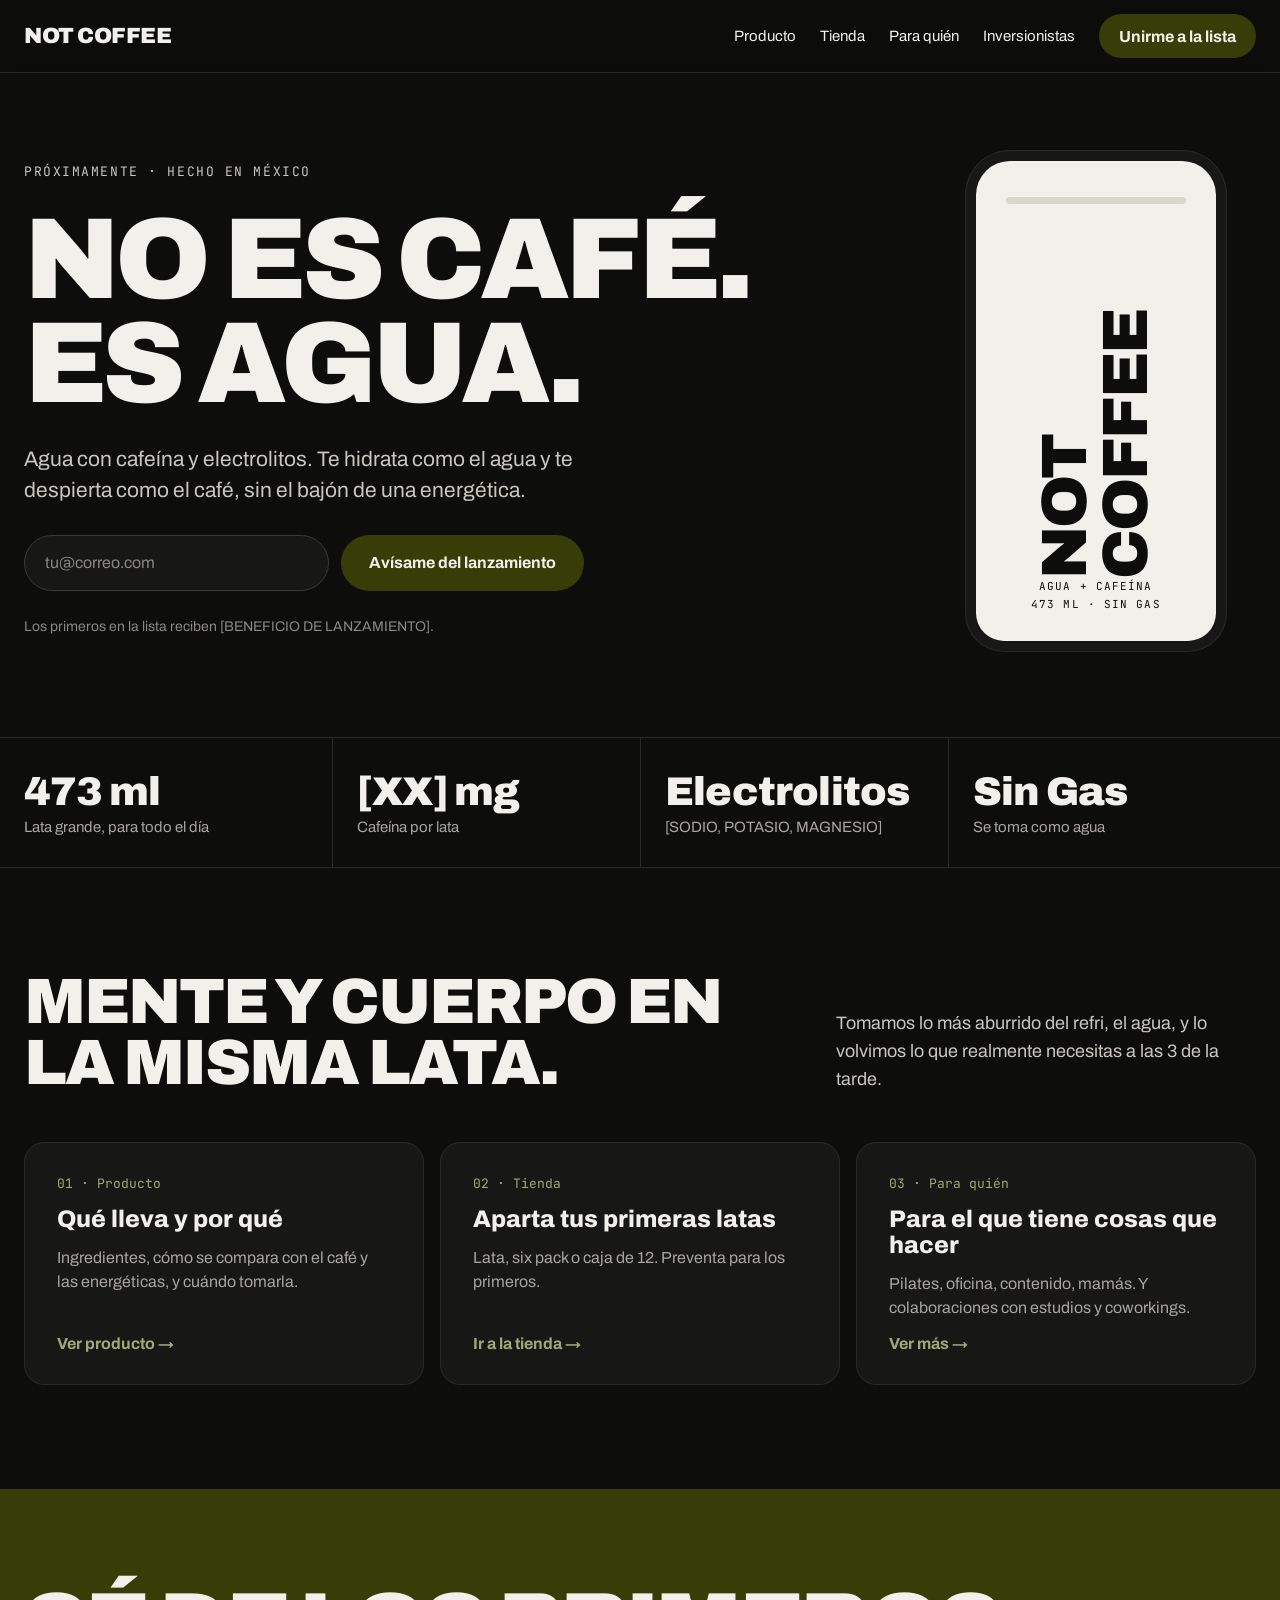
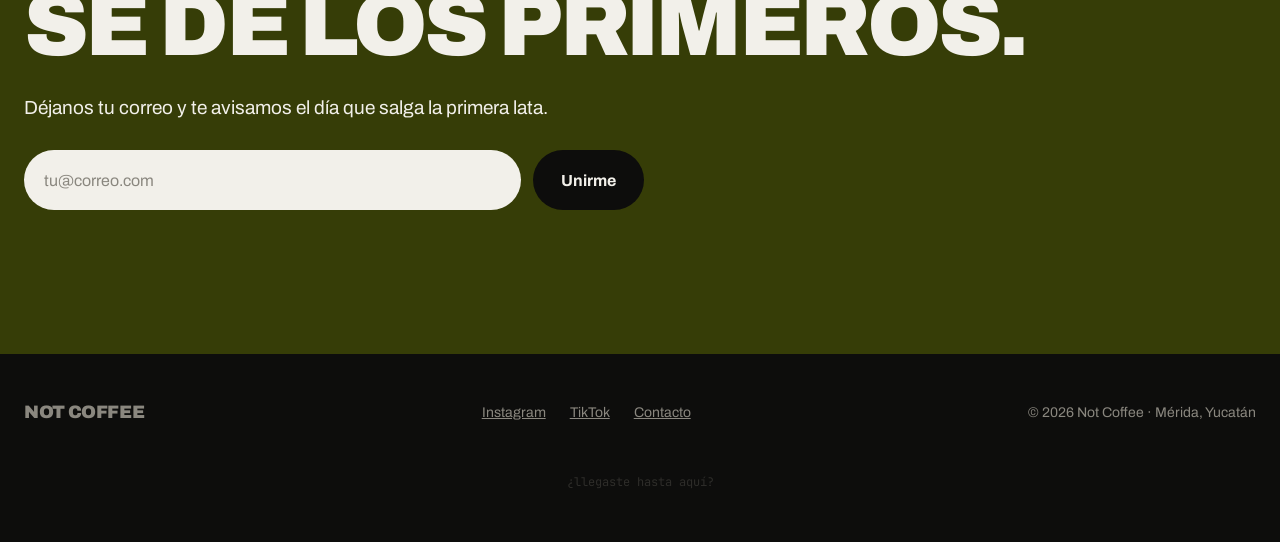
==== index (1).html @ 5415663a "Add files via upload" ====
<!doctype html>
<!-- ===================================================================
  index.html  —  PAGINA DE INICIO
  📘 APRENDE: HTML se escribe con "etiquetas": <algo> abre y </algo> cierra.
  Este bloque gris es un COMENTARIO: empieza con el signo de abrir
  comentario y termina con el de cerrar. El navegador lo ignora, solo es
  para leerlo tu. (Ojo: nunca escribas el signo de cierre dentro de un
  comentario, porque lo corta antes de tiempo.)

  Marcas en el codigo:
    ✏️ TU CAMBIO  = algo que tienes que poner tu (correo, precios, datos)
    📘 APRENDE    = explicacion de que hace esa parte
==================================================================== -->
<html lang="es">
<head>
  <!-- <head> es informacion de la pagina que NO se ve: titulo de la pestaña, tipografias, etc. -->
  <meta charset="utf-8">
  <meta name="viewport" content="width=device-width, initial-scale=1">
  <title>Not Coffee — Agua con cafeína y electrolitos</title>
  <!-- ✏️ TU CAMBIO: la descripcion que sale en Google -->
  <meta name="description" content="No es café. Es agua. Agua con cafeína y electrolitos, sin gas, en lata de 473 ml. Hecho en México.">
  <meta property="og:title" content="Not Coffee — No es café. Es agua.">
  <meta property="og:description" content="Agua con cafeína y electrolitos. Únete a la lista de espera.">
  <meta name="theme-color" content="#0D0D0C">
  <link rel="icon" href="favicon.svg">
  <link rel="preconnect" href="https://fonts.googleapis.com">
  <link rel="preconnect" href="https://fonts.gstatic.com" crossorigin>
  <link href="https://fonts.googleapis.com/css2?family=Archivo:wght@400;500;600;800;900&family=JetBrains+Mono:wght@400;500&display=swap" rel="stylesheet">
  <!-- 📘 APRENDE: aqui se "conecta" el archivo de estilos -->
  <link rel="stylesheet" href="styles.css">
</head>
<body>

<!-- ============ MENU (se repite igual en todas las paginas) ============
  📘 APRENDE: <a href="producto.html"> es un link a otra pagina.
  class="activo" marca en que pagina estas. En inicio ninguno lo lleva. -->
<header>
  <nav class="wrap" aria-label="Principal">
    <a href="index.html" class="logo">Not Coffee</a>
    <div class="menu">
      <a href="producto.html">Producto</a>
      <a href="tienda.html">Tienda</a>
      <a href="para-quien.html">Para quién</a>
      <a href="inversionistas.html">Inversionistas</a>
      <a href="#lista" class="btn btn-oliva">Unirme a la lista</a>
    </div>
  </nav>
</header>

<main>
  <!-- ============ HERO: lo primero que se ve ============ -->
  <section class="wrap hero">
    <div class="hero-txt">
      <div class="mono" style="color:var(--gris-1)">Próximamente · Hecho en México</div>
      <!-- 📘 APRENDE: <h1> es el titulo mas importante. Solo debe haber uno por pagina. <br> = salto de linea -->
      <h1>No es café.<br>Es agua.</h1>
      <p class="lead">Agua con cafeína y electrolitos. Te hidrata como el agua y te despierta como el café, sin el bajón de una energética.</p>

      <!-- 📘 APRENDE: un formulario. class="js-lista" hace que main.js lo maneje -->
      <form class="form js-lista" novalidate>
        <label for="email-hero" class="sr">Tu correo</label>
        <input id="email-hero" class="input input-oscuro" type="email" name="email" placeholder="tu@correo.com" required autocomplete="email">
        <input type="hidden" name="origen" value="inicio-hero">
        <button type="submit" class="btn btn-oliva">Avísame del lanzamiento</button>
      </form>
      <!-- ✏️ TU CAMBIO: que reciben los primeros de la lista -->
      <div class="form-msg" role="status" aria-live="polite">Los primeros en la lista reciben [BENEFICIO DE LANZAMIENTO].</div>
    </div>

    <div class="lata-box">
      <div class="lata" role="img" aria-label="Lata de Not Coffee de 473 ml">
        <div class="tapa"></div>
        <div class="nombre">Not Coffee</div>
        <div class="info"><span>Agua + cafeína</span><span>473 ml · sin gas</span></div>
      </div>
    </div>
  </section>

  <!-- ============ DATOS CLAVE ============ -->
  <section class="datos" aria-label="Datos clave">
    <div class="wrap">
      <div class="dato"><b>473 ml</b><span>Lata grande, para todo el día</span></div>
      <!-- ✏️ TU CAMBIO: miligramos de cafeina -->
      <div class="dato"><b>[XX] mg</b><span>Cafeína por lata</span></div>
      <!-- ✏️ TU CAMBIO: que electrolitos lleva -->
      <div class="dato"><b>Electrolitos</b><span>[SODIO, POTASIO, MAGNESIO]</span></div>
      <div class="dato"><b>Sin Gas</b><span>Se toma como agua</span></div>
    </div>
  </section>

  <!-- ============ ATAJOS A LAS OTRAS PAGINAS ============
    📘 APRENDE: aqui cada tarjeta es un <a> (link) entero, por eso toda la tarjeta se puede picar -->
  <section class="wrap seccion">
    <div class="intro">
      <h2 class="h2">Mente y cuerpo en la misma lata.</h2>
      <p>Tomamos lo más aburrido del refri, el agua, y lo volvimos lo que realmente necesitas a las 3 de la tarde.</p>
    </div>
    <div class="cards">
      <a class="card" href="producto.html">
        <div class="num">01 · Producto</div>
        <h3>Qué lleva y por qué</h3>
        <p>Ingredientes, cómo se compara con el café y las energéticas, y cuándo tomarla.</p>
        <span class="ir">Ver producto →</span>
      </a>
      <a class="card" href="tienda.html">
        <div class="num">02 · Tienda</div>
        <h3>Aparta tus primeras latas</h3>
        <p>Lata, six pack o caja de 12. Preventa para los primeros.</p>
        <span class="ir">Ir a la tienda →</span>
      </a>
      <a class="card" href="para-quien.html">
        <div class="num">03 · Para quién</div>
        <h3>Para el que tiene cosas que hacer</h3>
        <p>Pilates, oficina, contenido, mamás. Y colaboraciones con estudios y coworkings.</p>
        <span class="ir">Ver más →</span>
      </a>
    </div>
  </section>

  <!-- ============ LISTA DE ESPERA ============
    📘 APRENDE: id="lista" permite llegar aqui con un link a "#lista" -->
  <section id="lista" class="lista">
    <div class="wrap">
      <h2>Sé de los primeros.</h2>
      <p>Déjanos tu correo y te avisamos el día que salga la primera lata.</p>
      <form class="form js-lista" novalidate>
        <label for="email-lista" class="sr">Tu correo</label>
        <input id="email-lista" class="input" type="email" name="email" placeholder="tu@correo.com" required autocomplete="email">
        <input type="hidden" name="origen" value="inicio-lista">
        <button type="submit" class="btn">Unirme</button>
      </form>
      <div class="form-msg" role="status" aria-live="polite"></div>
    </div>
  </section>
</main>

<!-- ============ FOOTER (se repite igual en todas las paginas) ============ -->
<footer>
  <div class="wrap">
    <div class="logo">Not Coffee</div>
    <div class="footer-links">
      <!-- ✏️ TU CAMBIO: links reales de tus redes y tu correo -->
      <a href="https://instagram.com/">Instagram</a>
      <a href="https://tiktok.com/">TikTok</a>
      <a href="mailto:hola@notcoffee.mx">Contacto</a>
    </div>
    <div>© <span class="js-anio">2026</span> Not Coffee · Mérida, Yucatán</div>
  </div>
  <!-- 🤫 EL SECRETO: el codigo se cambia en main.js, hasta arriba -->
  <div class="secreto">
    <button type="button" class="js-secreto">¿llegaste hasta aquí?</button>
    <div>
      <div class="cupon" hidden>
        <span class="mono" style="color:var(--oliva-texto)">Código de lanzamiento</span>
        <span class="codigo">PRIMERALATA</span>
        <small>[XX]% en tu primer pedido de lanzamiento</small>
        <button type="button" class="btn btn-borde js-copiar">Copiar código</button>
      </div>
    </div>
  </div>
</footer>

<!-- 📘 APRENDE: el JS va al final para que la pagina ya este cargada cuando corra -->
<script src="main.js"></script>
</body>
</html>
---- styles.css ----
/* ===================================================================
   styles.css  —  EL "VESTIDO" DEL SITIO
   📘 APRENDE: HTML es el esqueleto (que hay en la pagina) y CSS es el
   estilo (colores, tamaños, espacios). Este archivo lo usan TODAS las
   paginas, asi que si cambias algo aqui, cambia en todo el sitio.

   Como se lee una regla de CSS:
       .btn { color: red; }
        ^      ^      ^
        |      |      valor
        |      propiedad
        selector: a QUE elementos aplica (.algo = elementos con class="algo")
   =================================================================== */


/* ===================================================================
   ✏️ TU CAMBIO: COLORES DE LA MARCA
   📘 APRENDE: estas son "variables". Se definen una vez aqui y se usan
   en todo el archivo como var(--nombre). Cambia un color aqui y se
   cambia en todo el sitio. Prueba: cambia --oliva por #8B0000 y mira.
   =================================================================== */
:root {
  --negro: #0D0D0C;
  --negro-2: #171715;
  --linea: #2A2926;
  --hueso: #F2F0EA;
  --gris-1: #C9C6BD;
  --gris-2: #A8A59C;
  --gris-3: #8A877F;
  --oliva: #363D07;        /* acento principal (botones, lista) */
  --oliva-2: #5E6B32;      /* acento medio */
  --oliva-texto: #A0A878;  /* oliva para letras sobre negro */
  --oliva-fondo: #22261A;  /* fondo de la tienda */
  --oliva-caja: #30351F;
}

/* ---------- BASE: reglas que aplican a todo ---------- */
* { box-sizing: border-box; }               /* el borde cuenta dentro del tamaño */
html { scroll-behavior: smooth; }           /* scroll suave al dar clic en #links */
body {
  margin: 0;
  background: var(--negro);
  color: var(--hueso);
  font-family: 'Archivo', system-ui, sans-serif;  /* ✏️ la tipografia */
  -webkit-font-smoothing: antialiased;
}
a { color: var(--hueso); }
a:hover { color: var(--oliva-texto); }      /* :hover = cuando pasas el mouse */
h1, h2 { margin: 0; font-weight: 900; text-transform: uppercase; line-height: .95; letter-spacing: -.03em; }
h3, p { margin: 0; }

/* .wrap centra el contenido y le pone margen a los lados */
.wrap { max-width: 1280px; margin: 0 auto; padding-left: 24px; padding-right: 24px; }

/* textos chiquitos tipo etiqueta, en letra de maquina */
.mono { font-family: 'JetBrains Mono', monospace; font-size: 13px; letter-spacing: .12em; text-transform: uppercase; }

/* .sr = solo para lectores de pantalla (personas ciegas). No se ve pero se lee */
.sr { position: absolute; width: 1px; height: 1px; overflow: hidden; clip: rect(0 0 0 0); white-space: nowrap; }

/* clamp(minimo, ideal, maximo): el titulo crece con la pantalla pero con limites */
.h2 { font-size: clamp(40px, 5vw, 72px); }
.eyebrow { color: var(--oliva-texto); }


/* ---------- BOTONES ---------- */
.btn {
  display: inline-flex; align-items: center; justify-content: center;
  min-height: 56px; padding: 0 28px;
  font: inherit; font-weight: 700; font-size: 16px;
  border: 0; border-radius: 999px;          /* 999px = esquinas totalmente redondas */
  cursor: pointer; text-decoration: none;
  transition: filter .15s;                  /* animacion suave al pasar el mouse */
}
.btn:hover { filter: brightness(1.25); }
.btn-oliva { background: var(--oliva); color: var(--hueso); }
.btn-oliva:hover { color: var(--hueso); }
.btn-hueso { background: var(--hueso); color: var(--negro); }
.btn-hueso:hover { color: var(--negro); }
.btn-borde { border: 1px solid var(--hueso); background: transparent; color: var(--hueso); }


/* ---------- FORMULARIOS ---------- */
.form { display: flex; flex-wrap: wrap; gap: 12px; position: relative; }
.input { flex: 1 1 260px; min-width: 0; height: 56px; padding: 0 20px; font: inherit; font-size: 16px; border-radius: 999px; }
.input::placeholder { color: var(--gris-3); }
.input-oscuro { color: var(--hueso); background: var(--negro-2); border: 1px solid #3A3934; }
.form-msg { font-size: 14px; min-height: 20px; color: var(--gris-3); }


/* ===================================================================
   MENU DE ARRIBA (header)
   📘 APRENDE: "sticky" hace que el menu se quede pegado arriba al bajar.
   =================================================================== */
header { border-bottom: 1px solid var(--linea); position: sticky; top: 0; background: rgba(13,13,12,.92); backdrop-filter: blur(8px); z-index: 10; }
nav { display: flex; flex-wrap: wrap; gap: 16px; align-items: center; justify-content: space-between; padding-top: 14px; padding-bottom: 14px; }
.logo { font-weight: 900; font-size: 22px; letter-spacing: -.02em; text-decoration: none; text-transform: uppercase; }
.menu { display: flex; gap: 24px; align-items: center; font-size: 15px; }
.menu a { text-decoration: none; }
.menu .btn { min-height: 44px; padding: 0 20px; }
/* la pagina en la que estas se marca con class="activo" en su link */
.menu a.activo { color: var(--oliva-texto); text-decoration: underline; text-underline-offset: 6px; }

/* 📘 APRENDE: @media = "solo si la pantalla mide menos de 760px" (celular).
   En celular el menu pasa abajo y se puede deslizar de lado. */
@media (max-width: 760px) {
  .menu { order: 3; width: 100%; overflow-x: auto; gap: 18px; padding-bottom: 4px; white-space: nowrap; }
  .menu .btn { display: none; }
}


/* ---------- ENCABEZADO DE CADA PAGINA INTERNA ---------- */
.pagina-top { padding-top: 88px; padding-bottom: 72px; display: flex; flex-direction: column; gap: 20px; border-bottom: 1px solid var(--linea); }
.pagina-top h1 { font-size: clamp(48px, 8vw, 112px); line-height: .9; letter-spacing: -.04em; }
.pagina-top p { font-size: 20px; line-height: 1.5; color: var(--gris-1); max-width: 640px; }


/* ---------- HERO (portada del inicio) ---------- */
.hero { display: flex; flex-wrap: wrap; gap: 56px; align-items: center; padding-top: 88px; padding-bottom: 96px; }
.hero-txt { flex: 999 1 560px; min-width: 0; display: flex; flex-direction: column; gap: 28px; }
.hero h1 { font-size: clamp(56px, 9vw, 132px); line-height: .9; letter-spacing: -.04em; }
.hero .lead { font-size: 21px; line-height: 1.5; color: var(--gris-1); max-width: 560px; }
.hero .form { max-width: 560px; }

/* La lata dibujada solo con CSS (no es imagen) */
.lata-box { flex: 1 1 320px; display: flex; justify-content: center; }
.lata { width: 240px; height: 480px; background: var(--hueso); color: var(--negro); border-radius: 34px 34px 28px 28px; display: flex; flex-direction: column; align-items: center; justify-content: space-between; padding: 36px 0 30px; box-shadow: 0 0 0 10px var(--negro-2), 0 0 0 11px var(--linea); }
.lata .tapa { width: 180px; height: 8px; border-radius: 4px; background: #D9D6CC; }
.lata .nombre { writing-mode: vertical-rl; transform: rotate(180deg); font-weight: 900; font-size: 64px; letter-spacing: -.03em; text-transform: uppercase; line-height: .95; }
.lata .info { display: flex; flex-direction: column; align-items: center; gap: 4px; font-family: 'JetBrains Mono', monospace; font-size: 11px; letter-spacing: .1em; text-transform: uppercase; }


/* ---------- FRANJA DE DATOS ---------- */
.datos { border-top: 1px solid var(--linea); border-bottom: 1px solid var(--linea); }
.datos .wrap { display: grid; grid-template-columns: repeat(auto-fit, minmax(200px, 1fr)); }
.dato { padding: 32px 24px; display: flex; flex-direction: column; gap: 6px; border-left: 1px solid var(--linea); }
.dato:first-child { border-left: 0; padding-left: 0; }
.dato b { font-weight: 900; font-size: 40px; letter-spacing: -.02em; }
.dato span { font-size: 15px; color: var(--gris-2); }
@media (max-width: 520px) {
  .dato { border-left: 0; padding-left: 0; border-top: 1px solid var(--linea); }
  .dato:first-child { border-top: 0; }
}


/* ---------- SECCIONES Y TARJETAS ---------- */
.seccion { padding-top: 104px; padding-bottom: 104px; display: flex; flex-direction: column; gap: 48px; }
.seccion + .seccion { padding-top: 0; }
.intro { display: flex; flex-wrap: wrap; gap: 24px; justify-content: space-between; align-items: end; }
.intro h2 { max-width: 720px; }
.intro p { font-size: 18px; line-height: 1.55; color: var(--gris-1); max-width: 420px; }

/* 📘 APRENDE: "grid" acomoda cosas en columnas. auto-fit + minmax hace que
   en compu salgan 3 columnas y en celular 1, sin escribir nada extra. */
.cards { display: grid; grid-template-columns: repeat(auto-fit, minmax(260px, 1fr)); gap: 16px; }
.card { background: var(--negro-2); border: 1px solid var(--linea); border-radius: 20px; padding: 32px; display: flex; flex-direction: column; gap: 14px; }
.card .num { font-family: 'JetBrains Mono', monospace; font-size: 13px; color: var(--oliva-texto); }
.card h3 { font-size: 24px; font-weight: 800; }
.card p, .card li { font-size: 16px; line-height: 1.55; color: var(--gris-2); }
.card ul { margin: 0; padding-left: 18px; display: flex; flex-direction: column; gap: 6px; }
a.card { text-decoration: none; transition: border-color .15s; }
a.card:hover { border-color: var(--oliva-texto); color: var(--hueso); }
.card .ir { margin-top: auto; font-weight: 700; color: var(--oliva-texto); }


/* ---------- TABLA COMPARATIVA ---------- */
.tabla-box { overflow-x: auto; border: 1px solid var(--linea); border-radius: 20px; }
table { width: 100%; border-collapse: collapse; min-width: 640px; }
th, td { padding: 18px 20px; text-align: left; border-bottom: 1px solid var(--linea); font-size: 15px; }
thead th { font-family: 'JetBrains Mono', monospace; font-size: 12px; letter-spacing: .1em; text-transform: uppercase; color: var(--gris-2); }
tbody tr:last-child td { border-bottom: 0; }
td.nos, th.nos { background: var(--oliva-fondo); color: var(--hueso); font-weight: 700; }


/* ---------- PREGUNTAS FRECUENTES (se abren y cierran) ----------
   📘 APRENDE: <details> y <summary> son etiquetas de HTML que ya se abren
   y cierran solas, sin JavaScript. */
.faq { display: flex; flex-direction: column; border-top: 1px solid var(--linea); }
.faq details { border-bottom: 1px solid var(--linea); }
.faq summary { cursor: pointer; padding: 24px 0; font-size: 20px; font-weight: 700; list-style: none; display: flex; justify-content: space-between; gap: 16px; }
.faq summary::-webkit-details-marker { display: none; }
.faq summary::after { content: '+'; color: var(--oliva-texto); font-weight: 400; }
.faq details[open] summary::after { content: '–'; }
.faq details p { padding-bottom: 24px; font-size: 16px; line-height: 1.6; color: var(--gris-2); max-width: 760px; }


/* ---------- TIENDA ---------- */
.tienda { background: var(--oliva-fondo); }
.tienda .wrap { padding-top: 104px; padding-bottom: 104px; display: flex; flex-wrap: wrap; gap: 56px; align-items: center; }
.latas { flex: 1 1 360px; min-height: 420px; background: var(--oliva-caja); border-radius: 24px; display: flex; align-items: center; justify-content: center; gap: 16px; }
.latas div { width: 96px; height: 200px; background: var(--hueso); border-radius: 16px 16px 12px 12px; }
.tienda-txt { flex: 999 1 480px; min-width: 0; display: flex; flex-direction: column; gap: 24px; }
.tienda h2 { font-size: clamp(40px, 5vw, 64px); }
.tienda .mono, .tienda .nota { color: #C3C8A4; }
.tienda .desc { font-size: 18px; line-height: 1.55; color: #DCDFCB; }
fieldset { border: 0; padding: 0; margin: 0; }
legend { font-weight: 700; font-size: 15px; margin-bottom: 12px; }
.packs { display: flex; flex-wrap: wrap; gap: 12px; }
.pack { min-width: 140px; min-height: 72px; padding: 14px 20px; text-align: left; font: inherit; border-radius: 16px; cursor: pointer; background: transparent; color: var(--hueso); border: 2px solid #4E5530; }
/* el paquete elegido (lo marca main.js) */
.pack[aria-pressed="true"] { background: var(--oliva-2); border-color: var(--oliva-2); }
.pack b { display: block; font-weight: 800; font-size: 18px; }
.pack span { display: block; font-size: 14px; margin-top: 4px; }
.comprar { display: flex; flex-wrap: wrap; gap: 12px; align-items: center; }
.tienda .btn-oliva { background: var(--oliva-2); }
.nota { font-size: 14px; }


/* ---------- PARA QUIEN ---------- */
.grid-q { display: grid; grid-template-columns: repeat(auto-fit, minmax(240px, 1fr)); gap: 1px; background: var(--linea); border: 1px solid var(--linea); border-radius: 20px; overflow: hidden; }
.grid-q > div { background: var(--negro); padding: 32px; display: flex; flex-direction: column; gap: 10px; }
.grid-q h3 { font-size: 22px; font-weight: 800; }
.grid-q p { font-size: 15px; line-height: 1.55; color: var(--gris-2); }
.caja { display: flex; flex-wrap: wrap; gap: 16px; align-items: center; justify-content: space-between; background: var(--negro-2); border: 1px solid var(--linea); border-radius: 20px; padding: 32px; }
.caja b { font-weight: 800; font-size: 22px; display: block; margin-bottom: 6px; }
.caja span { font-size: 15px; color: var(--gris-2); }


/* ---------- INVERSIONISTAS ---------- */
.puntos { display: grid; grid-template-columns: repeat(auto-fit, minmax(200px, 1fr)); gap: 24px; }
.puntos > div { border-top: 2px solid var(--oliva-2); padding-top: 16px; display: flex; flex-direction: column; gap: 6px; }
.puntos b { font-weight: 800; font-size: 18px; }
.puntos span { font-size: 15px; line-height: 1.5; color: var(--gris-2); }
.texto-largo { font-size: 18px; line-height: 1.65; color: var(--gris-1); max-width: 760px; display: flex; flex-direction: column; gap: 18px; }


/* ---------- LISTA DE ESPERA (franja oliva) ---------- */
.lista { background: var(--oliva); }
.lista .wrap { padding-top: 96px; padding-bottom: 96px; display: flex; flex-direction: column; gap: 28px; align-items: flex-start; }
.lista h2 { font-size: clamp(48px, 7vw, 104px); line-height: .9; letter-spacing: -.04em; }
.lista p { font-size: 19px; line-height: 1.5; max-width: 560px; }
.lista .form { width: 100%; max-width: 620px; }
.lista .input { height: 60px; color: var(--negro); background: var(--hueso); border: 0; }
.lista .form .btn { min-height: 60px; background: var(--negro); color: var(--hueso); }
.lista .form-msg { color: var(--hueso); }


/* ---------- FOOTER + SECRETO ---------- */
footer .wrap { padding-top: 48px; padding-bottom: 32px; display: flex; flex-wrap: wrap; gap: 24px; justify-content: space-between; align-items: center; font-size: 14px; color: var(--gris-3); }
footer a { color: var(--gris-3); }
footer .logo { font-size: 18px; }
.footer-links { display: flex; flex-wrap: wrap; gap: 24px; }

/* El boton secreto casi no se ve a proposito: mismo color que el fondo */
.secreto { text-align: center; padding: 8px 24px 40px; }
.secreto button { background: none; border: 0; color: #2E2D2A; font: inherit; font-family: 'JetBrains Mono', monospace; font-size: 12px; cursor: pointer; padding: 12px; }
.secreto button:hover { color: var(--gris-3); }
.cupon { display: inline-flex; flex-direction: column; align-items: center; gap: 12px; margin-top: 12px; padding: 28px 36px; border: 2px dashed var(--oliva-texto); border-radius: 20px; }
.cupon[hidden] { display: none; }   /* hidden = escondido hasta que main.js lo muestre */
.cupon .codigo { font-family: 'JetBrains Mono', monospace; font-size: 32px; font-weight: 500; letter-spacing: .08em; color: var(--hueso); }
.cupon small { color: var(--gris-2); font-size: 14px; }
.cupon .btn { min-height: 44px; }
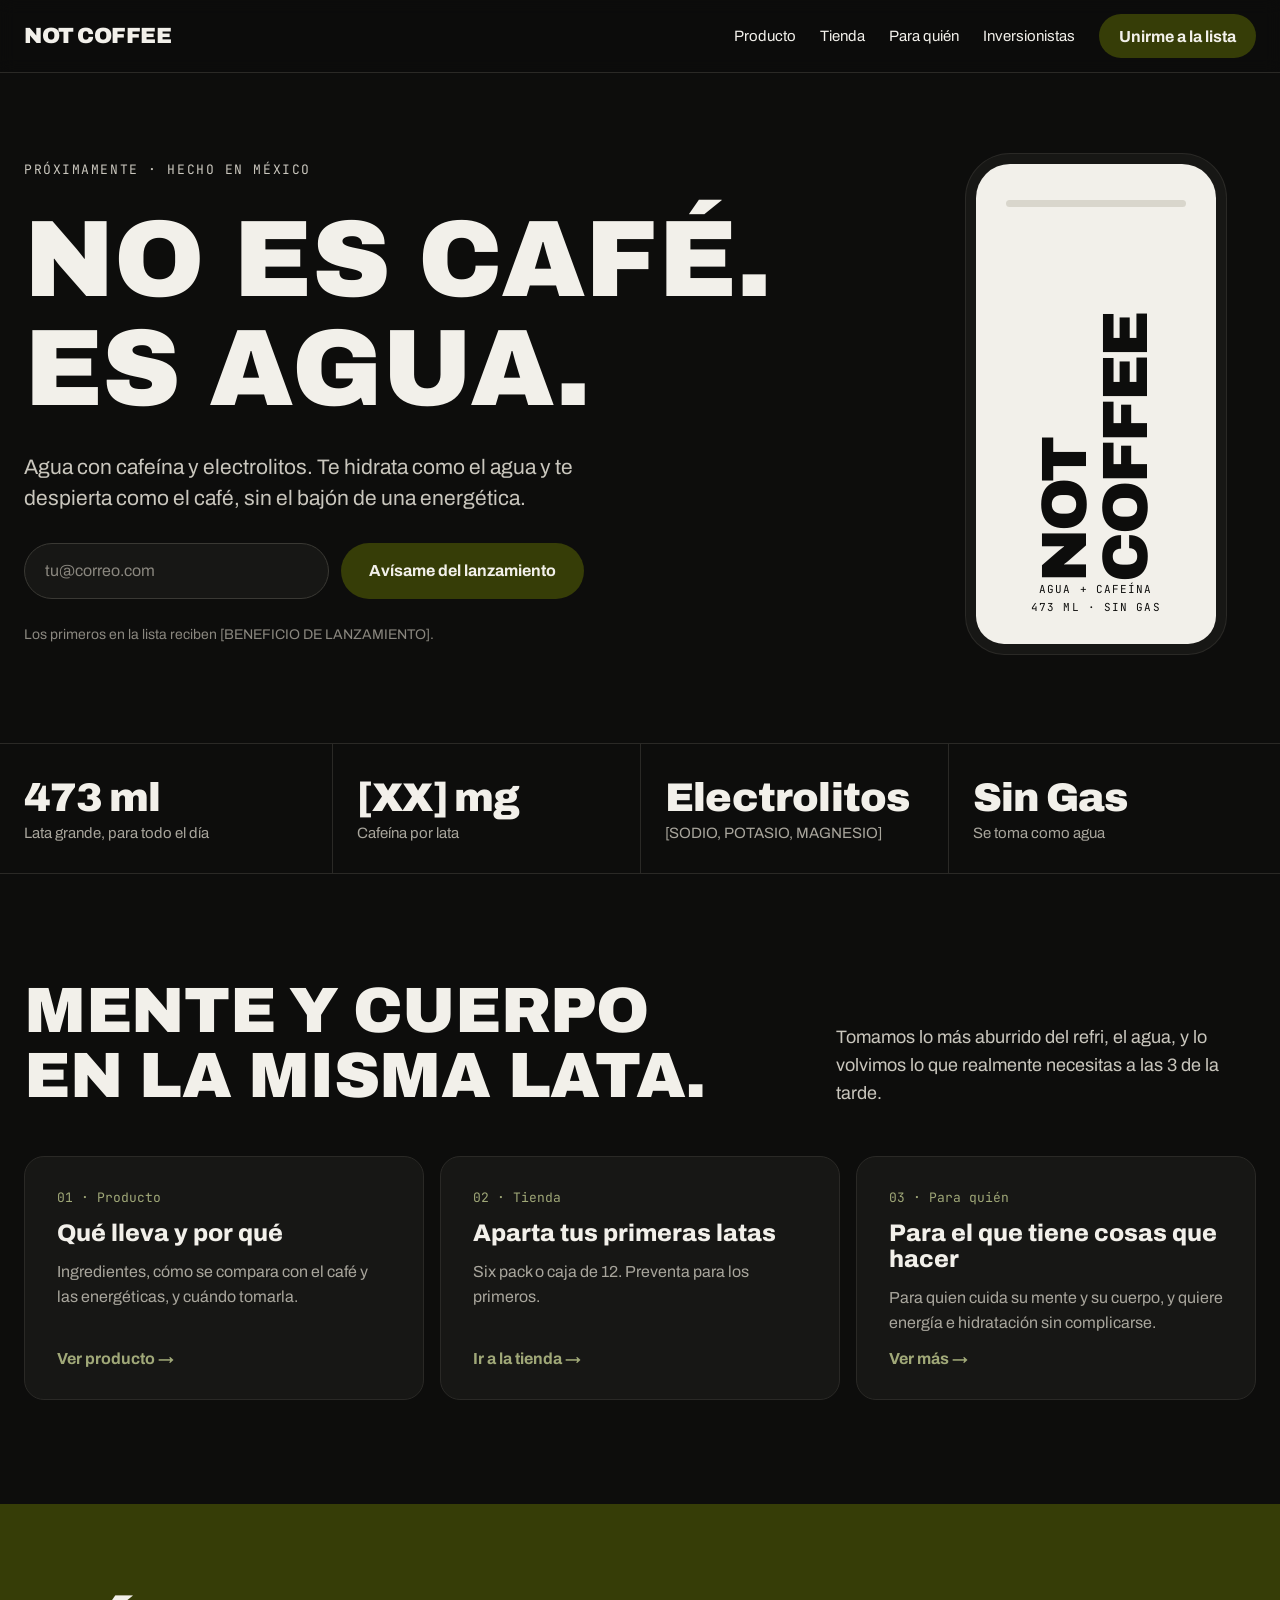
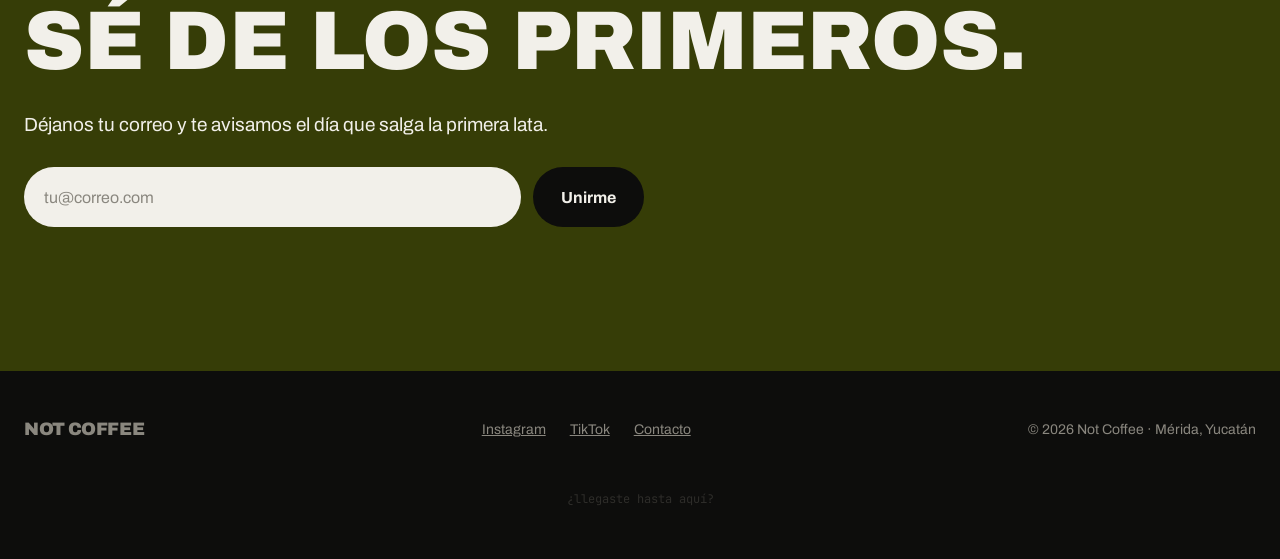
==== commit b59e18ba: "Add files via upload" ====
--- a/index (1).html
+++ b/index (1).html
@@ -105,13 +105,13 @@
       <a class="card" href="tienda.html">
         <div class="num">02 · Tienda</div>
         <h3>Aparta tus primeras latas</h3>
-        <p>Lata, six pack o caja de 12. Preventa para los primeros.</p>
+        <p>Six pack o caja de 12. Preventa para los primeros.</p>
         <span class="ir">Ir a la tienda →</span>
       </a>
       <a class="card" href="para-quien.html">
         <div class="num">03 · Para quién</div>
         <h3>Para el que tiene cosas que hacer</h3>
-        <p>Pilates, oficina, contenido, mamás. Y colaboraciones con estudios y coworkings.</p>
+        <p>Para quien cuida su mente y su cuerpo, y quiere energía e hidratación sin complicarse.</p>
         <span class="ir">Ver más →</span>
       </a>
     </div>
@@ -142,7 +142,7 @@
       <!-- ✏️ TU CAMBIO: links reales de tus redes y tu correo -->
       <a href="https://instagram.com/">Instagram</a>
       <a href="https://tiktok.com/">TikTok</a>
-      <a href="mailto:hola@notcoffee.mx">Contacto</a>
+      <a href="mailto:dgs131104@gmail.com">Contacto</a>
     </div>
     <div>© <span class="js-anio">2026</span> Not Coffee · Mérida, Yucatán</div>
   </div>
--- a/styles.css
+++ b/styles.css
@@ -46,7 +46,7 @@
 }
 a { color: var(--hueso); }
 a:hover { color: var(--oliva-texto); }      /* :hover = cuando pasas el mouse */
-h1, h2 { margin: 0; font-weight: 900; text-transform: uppercase; line-height: .95; letter-spacing: -.03em; }
+h1, h2 { margin: 0; font-weight: 900; text-transform: uppercase; line-height: 1.02; letter-spacing: -.005em; word-spacing: .08em; }
 h3, p { margin: 0; }
 
 /* .wrap centra el contenido y le pone margen a los lados */
@@ -111,14 +111,14 @@
 
 /* ---------- ENCABEZADO DE CADA PAGINA INTERNA ---------- */
 .pagina-top { padding-top: 88px; padding-bottom: 72px; display: flex; flex-direction: column; gap: 20px; border-bottom: 1px solid var(--linea); }
-.pagina-top h1 { font-size: clamp(48px, 8vw, 112px); line-height: .9; letter-spacing: -.04em; }
+.pagina-top h1 { font-size: clamp(44px, 7vw, 96px); line-height: 1.02; }
 .pagina-top p { font-size: 20px; line-height: 1.5; color: var(--gris-1); max-width: 640px; }
 
 
 /* ---------- HERO (portada del inicio) ---------- */
 .hero { display: flex; flex-wrap: wrap; gap: 56px; align-items: center; padding-top: 88px; padding-bottom: 96px; }
 .hero-txt { flex: 999 1 560px; min-width: 0; display: flex; flex-direction: column; gap: 28px; }
-.hero h1 { font-size: clamp(56px, 9vw, 132px); line-height: .9; letter-spacing: -.04em; }
+.hero h1 { font-size: clamp(52px, 8.5vw, 120px); line-height: 1; }
 .hero .lead { font-size: 21px; line-height: 1.5; color: var(--gris-1); max-width: 560px; }
 .hero .form { max-width: 560px; }
 
@@ -227,7 +227,7 @@
 /* ---------- LISTA DE ESPERA (franja oliva) ---------- */
 .lista { background: var(--oliva); }
 .lista .wrap { padding-top: 96px; padding-bottom: 96px; display: flex; flex-direction: column; gap: 28px; align-items: flex-start; }
-.lista h2 { font-size: clamp(48px, 7vw, 104px); line-height: .9; letter-spacing: -.04em; }
+.lista h2 { font-size: clamp(44px, 6.5vw, 96px); line-height: 1; }
 .lista p { font-size: 19px; line-height: 1.5; max-width: 560px; }
 .lista .form { width: 100%; max-width: 620px; }
 .lista .input { height: 60px; color: var(--negro); background: var(--hueso); border: 0; }
